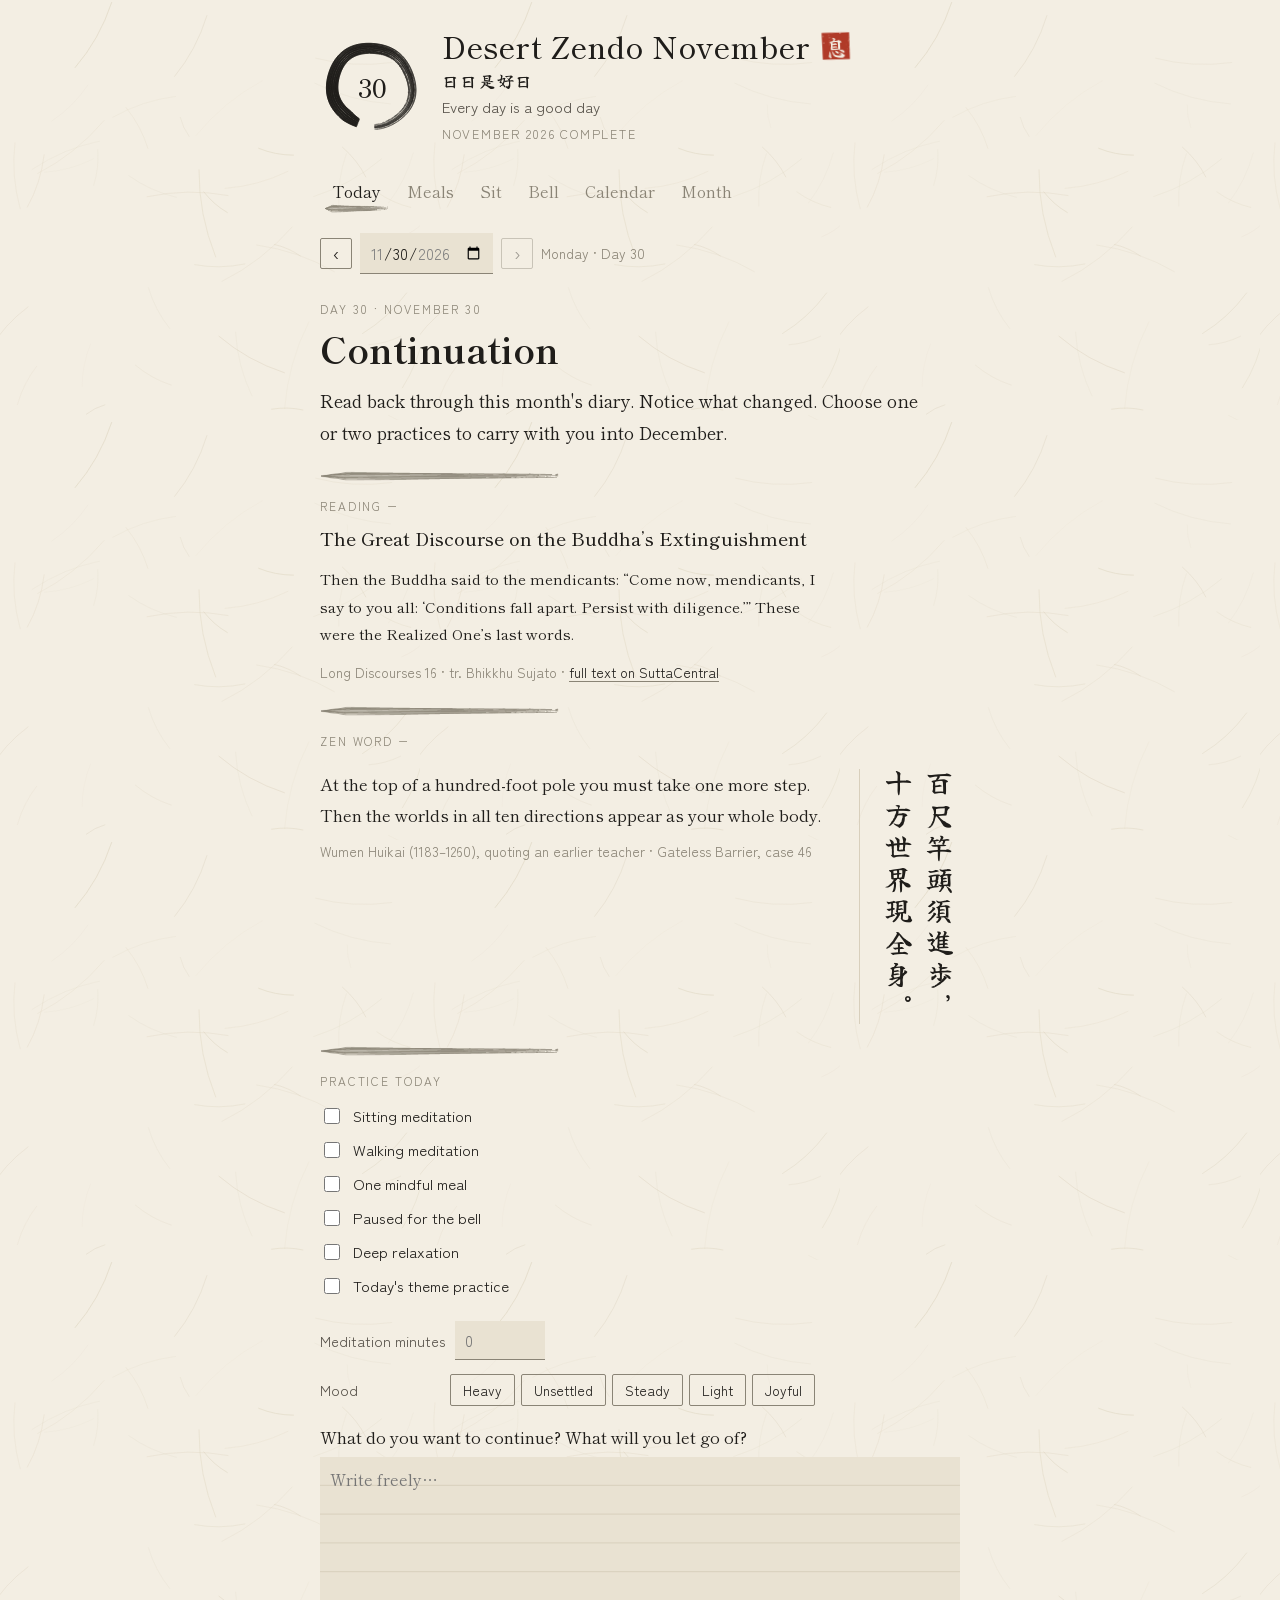
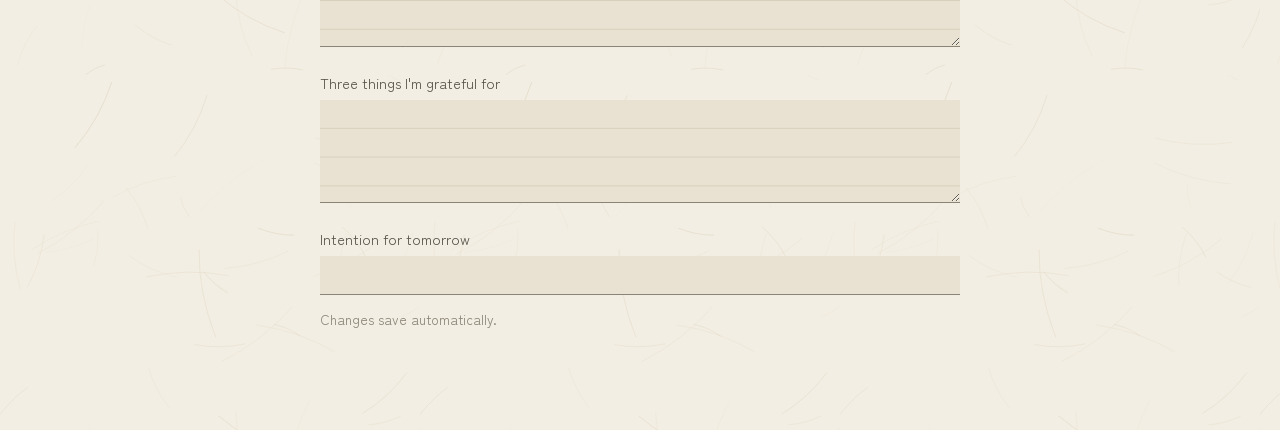
==== desert-zendo-november/index.html @ 7252fa2d "Rename to Desert Zendo November and add zendo-style sitting The app is now Desert Zendo November, wi" ====
<!DOCTYPE html>
<html lang="en">
<head>
<meta charset="UTF-8">
<meta name="viewport" content="width=device-width, initial-scale=1.0">
<title>Desert Zendo November</title>
<link rel="preconnect" href="https://fonts.googleapis.com">
<link rel="preconnect" href="https://fonts.gstatic.com" crossorigin>
<link rel="stylesheet" href="https://fonts.googleapis.com/css2?family=Shippori+Mincho:wght@500;700&family=Yuji+Syuku&family=Zen+Kaku+Gothic+New:wght@400;500&display=swap">
<link rel="stylesheet" href="style.css">
</head>
<body>
<header class="app-header">
  <div class="month-mark">
    <canvas id="monthEnso" data-enso data-size="104" data-seed="1126" data-progress="0" aria-hidden="true"></canvas>
    <span class="month-day" id="monthDay" aria-hidden="true"></span>
  </div>
  <div class="header-text">
    <div class="title-row">
      <h1>Desert Zendo November</h1>
      <canvas class="seal" data-seal="息" data-size="30" role="img" aria-label="Seal: breath"></canvas>
    </div>
    <p class="subtitle"><span class="motto" lang="zh-Hant">日日是好日</span> Every day is a good day</p>
    <p class="day-label" id="dayLabel">Day — of 30</p>
  </div>
</header>

<nav class="tabs" id="tabs">
  <button class="tab-btn active" data-view="today">Today</button>
  <button class="tab-btn" data-view="meals">Meals</button>
  <button class="tab-btn" data-view="sit">Sit</button>
  <button class="tab-btn" data-view="bell">Bell</button>
  <button class="tab-btn" data-view="calendar">Calendar</button>
  <button class="tab-btn" data-view="month">Month</button>
</nav>

<main>
  <div class="date-bar">
    <button id="prevDayBtn" aria-label="Previous day">‹</button>
    <input type="date" id="selDate">
    <button id="nextDayBtn" aria-label="Next day">›</button>
    <span id="selDayNote" class="muted"></span>
  </div>

  <!-- Today: theme, practice checklist, diary -->
  <section id="view-today" class="view active">
    <div class="card theme-card">
      <p class="eyebrow" id="themeEyebrow">Day 1</p>
      <h2 id="themeTitle"></h2>
      <p id="themePractice"></p>
    </div>

    <details class="card reading-card" id="readingCard" open>
      <summary>
        <span class="eyebrow">Reading</span>
        <span class="reading-title" id="readingTitle"></span>
      </summary>
      <div id="readingBody" class="reading-body"></div>
      <p class="muted reading-credit">
        <span id="readingCite"></span> · tr. Bhikkhu Sujato ·
        <a id="readingLink" target="_blank" rel="noopener">full text on SuttaCentral</a>
      </p>
    </details>

    <details class="card zen-card" id="zenCard" open>
      <summary><span class="eyebrow">Zen word</span></summary>
      <div class="zen-body">
        <p class="zen-original" id="zenOriginal"></p>
        <div class="zen-text">
          <p class="zen-reading muted" id="zenReading"></p>
          <p class="zen-english" id="zenEnglish"></p>
          <p class="muted zen-cite" id="zenCite"></p>
        </div>
      </div>
    </details>

    <div class="card">
      <fieldset class="checklist" id="practiceChecklist">
        <legend>Practice today</legend>
      </fieldset>

      <div class="field-row">
        <label for="sitMinutes">Meditation minutes</label>
        <input type="number" id="sitMinutes" min="0" step="5" placeholder="0">
      </div>

      <div class="field-row">
        <span class="field-label">Mood</span>
        <div class="mood-row" id="moodRow"></div>
      </div>

      <label class="block-label" for="diary" id="diaryPrompt">Diary</label>
      <textarea id="diary" rows="6" placeholder="Write freely…"></textarea>

      <label class="block-label" for="gratitude">Three things I'm grateful for</label>
      <textarea id="gratitude" rows="3"></textarea>

      <label class="block-label" for="intention">Intention for tomorrow</label>
      <input type="text" id="intention" class="wide">

      <p id="saveStatus" class="muted">Changes save automatically.</p>
    </div>
  </section>

  <!-- Meals -->
  <section id="view-meals" class="view">
    <div class="card">
      <h2>Add a meal</h2>
      <div class="field-row">
        <label for="mealType">Meal</label>
        <select id="mealType"></select>
      </div>
      <label class="block-label" for="mealWhat">What I ate</label>
      <input type="text" id="mealWhat" class="wide" placeholder="Miso soup, rice, steamed greens">
      <div class="checklist-inline">
        <label><input type="checkbox" id="mealPlant"> Plant-based</label>
        <label><input type="checkbox" id="mealPause"> Paused before eating</label>
        <label><input type="checkbox" id="mealNoScreens"> No screens or reading</label>
        <label><input type="checkbox" id="mealSlow"> Chewed slowly, put the fork down</label>
      </div>
      <div class="field-row">
        <label for="mealHunger">Hunger before</label>
        <input type="range" id="mealHunger" min="1" max="5" value="3">
        <label for="mealFull">Fullness after</label>
        <input type="range" id="mealFull" min="1" max="5" value="3">
      </div>
      <label class="block-label" for="mealNote">Notes</label>
      <input type="text" id="mealNote" class="wide" placeholder="Who made it, where it came from, how it felt">
      <div class="actions">
        <button id="addMealBtn" class="primary">Add meal</button>
        <span id="mealStatus" class="muted"></span>
      </div>
    </div>

    <div class="card">
      <h2>Meals on this day</h2>
      <ul class="meal-list" id="mealList"></ul>
      <p id="mealEmpty" class="muted">No meals logged for this day.</p>
    </div>
  </section>

  <!-- Meditation timer -->
  <section id="view-sit" class="view">
    <div class="card center">
      <div class="breath-wrap">
        <canvas class="breath-circle" id="breathCircle" data-enso data-size="210" data-seed="5" data-weight="0.09" aria-hidden="true"></canvas>
        <div class="breath-text" id="breathText">Ready</div>
      </div>
      <div class="timer" id="timerDisplay">20:00</div>

      <div class="field-row centered">
        <label for="sitStyle">Bells</label>
        <select id="sitStyle">
          <option value="zendo">Zendo: three to begin, one to end</option>
          <option value="simple">Simple: one to begin, two to end</option>
        </select>
      </div>
      <div class="field-row centered">
        <label for="sitLength">Minutes</label>
        <input type="number" id="sitLength" min="1" max="180" value="20">
        <label for="sitInterval">Interval bell</label>
        <select id="sitInterval">
          <option value="0">None</option>
          <option value="5">Every 5 min</option>
          <option value="10">Every 10 min</option>
          <option value="15">Every 15 min</option>
        </select>
      </div>
      <div class="field-row centered">
        <label for="breathPace">Breath guide</label>
        <select id="breathPace">
          <option value="0">Off</option>
          <option value="4">4s in / 4s out</option>
          <option value="5" selected>5s in / 5s out</option>
          <option value="6">6s in / 6s out</option>
        </select>
        <label><input type="checkbox" id="sitWalking"> Walking session</label>
      </div>

      <div class="actions centered">
        <button id="sitStartBtn" class="primary">Begin</button>
        <button id="sitStopBtn" disabled>End early</button>
      </div>
      <p id="sitStatus" class="muted"></p>
    </div>

    <div class="card">
      <h2>Sessions on this day</h2>
      <ul class="session-list" id="sessionList"></ul>
      <p id="sessionEmpty" class="muted">No sessions yet.</p>
    </div>
  </section>

  <!-- Mindfulness bell -->
  <section id="view-bell" class="view">
    <div class="card center">
      <button id="bellNowBtn" class="bell-btn" aria-label="Sound the bell now">
        <canvas data-enso data-size="170" data-seed="23" aria-hidden="true"></canvas>
        <span class="bell-ring" id="bellRing" aria-hidden="true"></span>
        <span class="bell-label">Bell</span>
      </button>
      <p class="invitation" id="bellInvitation">Tap to sound the bell.</p>
    </div>

    <div class="card">
      <h2>Bell through the day</h2>
      <p class="muted">The bell sounds at random-ish moments around your chosen interval while this page is open. Keep the tab open (it can be in the background) and your sound on.</p>
      <div class="field-row">
        <label for="bellEvery">Every about</label>
        <select id="bellEvery">
          <option value="15">15 minutes</option>
          <option value="30">30 minutes</option>
          <option value="45">45 minutes</option>
          <option value="60">60 minutes</option>
        </select>
      </div>
      <div class="field-row">
        <label for="bellFrom">Between</label>
        <input type="time" id="bellFrom" value="08:00">
        <span class="muted">and</span>
        <input type="time" id="bellTo" value="20:00">
      </div>
      <div class="field-row">
        <label for="bellVolume">Volume</label>
        <input type="range" id="bellVolume" min="0" max="1" step="0.05" value="0.6">
      </div>
      <div class="actions">
        <button id="bellToggleBtn" class="primary">Start bell</button>
        <span id="bellStatus" class="muted"></span>
      </div>
    </div>
  </section>

  <!-- Calendar -->
  <section id="view-calendar" class="view">
    <div class="card">
      <h2 id="calTitle">November</h2>
      <div class="cal-grid cal-head">
        <span>Sun</span><span>Mon</span><span>Tue</span><span>Wed</span><span>Thu</span><span>Fri</span><span>Sat</span>
      </div>
      <div class="cal-grid" id="calGrid"></div>
      <p class="muted legend">
        <span class="dot dot-diary"></span> diary
        <span class="dot dot-meal"></span> meals
        <span class="dot dot-sit"></span> meditation
        <span class="moon moon-new"></span> new moon
        <span class="moon moon-full"></span> full moon (approximate)
      </p>
    </div>
    <div class="card" id="calDetail"></div>
  </section>

  <!-- Month summary, export, settings -->
  <section id="view-month" class="view">
    <div class="card">
      <h2>The month so far</h2>
      <div class="stat-grid" id="statGrid"></div>
      <h3>Practices</h3>
      <div id="practiceStats" class="practice-stats"></div>
    </div>

    <div class="card">
      <div class="actions spread">
        <h2 class="no-margin">Diary</h2>
        <button id="exportDiaryBtn">Download diary (.md)</button>
      </div>
      <pre id="diaryPreview" class="journal-preview"></pre>
    </div>

    <div class="card">
      <h2>Settings</h2>
      <div class="field-row">
        <label for="yearInput">November of</label>
        <input type="number" id="yearInput" min="2000" max="2100" step="1">
        <button id="saveYearBtn">Save</button>
      </div>
      <h3>Backup</h3>
      <p class="muted" id="syncStatus">Saved in this browser only. Export a backup now and then.</p>
      <div class="actions">
        <button id="exportDataBtn">Export data (.json)</button>
        <label class="file-btn">
          Import data (.json)
          <input type="file" id="importDataInput" accept="application/json" hidden>
        </label>
      </div>
      <p id="backupStatus" class="muted"></p>
      <h3>Danger zone</h3>
      <button id="clearDataBtn" class="danger">Clear all data</button>
    </div>

    <p class="muted disclaimer">
      An independent, personal practice tool, inspired by the everyday teachings of
      Thich Nhat Hanh and by the Chan, Zen, Pure Land and Tibetan traditions.
      Not affiliated with or endorsed by Plum Village or any other
      organization. Practice text is original to this app. Daily
      readings are Bhikkhu Sujato's translations from SuttaCentral (public
      domain, CC0). Zen sayings are public-domain classics in English
      renderings written for this app.
    </p>
  </section>
</main>

<script src="ink.js"></script>
<script src="data.js"></script>
<script src="readings.js"></script>
<script src="zen.js"></script>
<script src="app.js"></script>
</body>
</html>
---- desert-zendo-november/style.css ----
/* Layout: one narrow column on handmade paper; ink only where it means
   something, a single vermilion seal, and generous empty space. */
:root {
  --paper: #f3eee3;        /* washi */
  --paper-deep: #e9e2d2;   /* wells: inputs, today's marks */
  --ink: #1f1d1a;          /* sumi */
  --ink-soft: #57524a;     /* grey wash */
  --ink-faint: #8a8476;    /* captions */
  --rule: #d8cfbc;
  --fiber: #cfc3a8;
  --seal: #b03a28;         /* vermilion, used sparingly */
  --moss: #5f6d50;         /* done / meditation */
  --lotus: #a9606a;        /* diary */
  --font-display: "Shippori Mincho", "Hiragino Mincho ProN", "Yu Mincho", Georgia, serif;
  --font-body: "Zen Kaku Gothic New", "Hiragino Sans", "Segoe UI", system-ui, sans-serif;
  --font-brush: "Yuji Syuku", "Shippori Mincho", "Hiragino Mincho ProN", serif;
}

@media (prefers-color-scheme: dark) {
  :root:not([data-theme="light"]) {
    --paper: #171612;      /* ink stone */
    --paper-deep: #22201b;
    --ink: #ece5d5;
    --ink-soft: #bdb4a2;
    --ink-faint: #8d8576;
    --rule: #37332b;
    --fiber: #2a2721;
    --seal: #d2593f;
    --moss: #9fb08b;
    --lotus: #d0909a;
    color-scheme: dark;
  }
}

:root[data-theme="dark"] {
  --paper: #171612;
  --paper-deep: #22201b;
  --ink: #ece5d5;
  --ink-soft: #bdb4a2;
  --ink-faint: #8d8576;
  --rule: #37332b;
  --fiber: #2a2721;
  --seal: #d2593f;
  --moss: #9fb08b;
  --lotus: #d0909a;
  color-scheme: dark;
}

* { box-sizing: border-box; }

body {
  margin: 0;
  background-color: var(--paper);
  background-image: var(--paper-texture, none);
  color: var(--ink);
  font-family: var(--font-body);
  font-size: 15px;
  line-height: 1.6;
  padding-block: 0 64px;
  padding-left: max(16px, env(safe-area-inset-left, 0px));
  padding-right: max(16px, env(safe-area-inset-right, 0px));
}

a { color: var(--ink); text-decoration-color: var(--ink-faint); text-underline-offset: 3px; }
a:hover { text-decoration-color: var(--seal); }

:focus-visible { outline: 2px solid var(--seal); outline-offset: 2px; }

h1, h2, h3 { font-family: var(--font-display); font-weight: 500; text-wrap: balance; }

/* ---------- Header ---------- */
.app-header {
  max-width: 640px;
  margin: 0 auto;
  padding-top: 28px;
  display: flex;
  align-items: center;
  gap: 18px;
}

.month-mark {
  position: relative;
  flex: none;
  width: 104px;
  height: 104px;
}

.month-mark canvas { display: block; }

.month-day {
  position: absolute;
  inset: 0;
  display: flex;
  align-items: center;
  justify-content: center;
  font-family: var(--font-display);
  font-size: 1.7rem;
  font-weight: 500;
  font-variant-numeric: tabular-nums;
}

.header-text { min-width: 0; }

.title-row { display: flex; align-items: center; gap: 10px; }

.app-header h1 {
  margin: 0;
  font-size: clamp(1.45rem, 5vw, 1.9rem);
  letter-spacing: 0.02em;
  line-height: 1.2;
}

.seal { flex: none; transform: rotate(-3deg); }

.subtitle { margin: 4px 0 0; color: var(--ink-soft); }
.motto {
  font-family: var(--font-brush);
  font-size: 1.05rem;
  letter-spacing: 0.08em;
  color: var(--ink);
  display: block;
}

.day-label {
  margin: 6px 0 0;
  font-size: 0.78rem;
  letter-spacing: 0.14em;
  text-transform: uppercase;
  color: var(--ink-faint);
}

/* ---------- Tabs ---------- */
.tabs {
  max-width: 640px;
  margin: 26px auto 0;
  display: flex;
  gap: 2px;
  overflow-x: auto;
  scrollbar-width: none;
}

.tab-btn {
  background: none;
  border: none;
  border-radius: 0;
  padding: 8px 12px 12px;
  font-family: var(--font-display);
  font-size: 1rem;
  color: var(--ink-faint);
  cursor: pointer;
  white-space: nowrap;
}

.tab-btn:hover { color: var(--ink); }

.tab-btn.active {
  color: var(--ink);
  background: var(--brush-rule) no-repeat center bottom 2px / 86% 9px;
}

main { max-width: 640px; margin: 0 auto; }

.date-bar {
  display: flex;
  align-items: center;
  gap: 8px;
  flex-wrap: wrap;
  padding-top: 18px;
}

.date-bar button { padding: 4px 12px; font-size: 1.1rem; line-height: 1.2; }

.view { display: none; padding-top: 8px; }
.view.active { display: block; }

/* ---------- Sections ---------- */
/* Sections sit directly on the paper, divided by a brushed rule. */
.card {
  padding: 26px 0 22px;
  background: var(--brush-rule) no-repeat left top / min(240px, 64%) 10px;
}

.card h2 { margin: 0 0 12px; font-size: 1.25rem; }
.card h3 {
  margin: 22px 0 8px;
  font-family: var(--font-body);
  font-size: 0.76rem;
  font-weight: 500;
  letter-spacing: 0.14em;
  text-transform: uppercase;
  color: var(--ink-faint);
}
.card.center { text-align: center; background-position: center top; }

.eyebrow {
  margin: 0 0 6px;
  font-size: 0.74rem;
  letter-spacing: 0.16em;
  text-transform: uppercase;
  color: var(--ink-faint);
}

/* The day's theme is the hero of the Today view. */
.theme-card { background: none; padding-top: 18px; }
.theme-card h2 {
  font-size: clamp(1.7rem, 6.4vw, 2.3rem);
  font-weight: 700;
  line-height: 1.25;
  margin-bottom: 14px;
}
#themePractice {
  font-family: var(--font-display);
  font-size: 1.1rem;
  line-height: 1.8;
  max-width: 34em;
  margin: 0;
}

details.card > summary {
  cursor: pointer;
  list-style: none;
  display: flex;
  flex-direction: column;
  gap: 2px;
}
details.card > summary::-webkit-details-marker { display: none; }
details.card > summary .eyebrow::after { content: "  +"; }
details.card[open] > summary .eyebrow::after { content: "  −"; }

.reading-title { font-family: var(--font-display); font-size: 1.15rem; font-weight: 500; }
.reading-body { max-width: 34em; }
.reading-body p {
  font-family: var(--font-display);
  line-height: 1.85;
  margin: 12px 0;
}
.reading-body p.verse { white-space: pre-line; padding-left: 1.2em; }
.reading-credit { margin: 14px 0 0; }

/* Zen word: short sayings hang vertically beside their English. */
.zen-body { display: flex; flex-direction: column; gap: 6px; margin-top: 12px; }
.zen-body:has(.vertical) { flex-direction: row-reverse; gap: 22px; align-items: flex-start; }
.zen-text { flex: 1; min-width: 0; }
.zen-original {
  font-family: var(--font-brush);
  font-size: 1.45rem;
  line-height: 1.75;
  letter-spacing: 0.06em;
  margin: 0;
}
.zen-original.vertical {
  writing-mode: vertical-rl;
  font-size: 1.7rem;
  letter-spacing: 0.18em;
  padding-left: 18px;
  border-left: 1px solid var(--rule);
  white-space: pre;
  line-height: 1.5;
}
.zen-reading { font-style: italic; margin: 0 0 10px; }
.zen-english {
  font-family: var(--font-display);
  white-space: pre-line;
  line-height: 1.85;
  font-size: 1.05rem;
  margin: 0 0 10px;
}
.zen-cite { margin: 0; }

/* ---------- Forms ---------- */
.field-row {
  display: flex;
  align-items: center;
  gap: 10px;
  flex-wrap: wrap;
  margin-bottom: 14px;
}
.field-row.centered, .actions.centered { justify-content: center; }
.field-row label, .field-label { min-width: 120px; font-size: 0.9rem; color: var(--ink-soft); }
.field-row.centered label { min-width: 0; }

.block-label {
  display: block;
  margin: 18px 0 6px;
  font-size: 0.9rem;
  color: var(--ink-soft);
}

#diaryPrompt {
  font-family: var(--font-display);
  font-size: 1.05rem;
  color: var(--ink);
}

input[type="date"], input[type="number"], input[type="time"], input[type="text"], select, textarea {
  background: var(--paper-deep);
  border: none;
  border-bottom: 1px solid var(--ink-faint);
  border-radius: 0;
  color: var(--ink);
  padding: 8px 10px;
  font-size: 0.95rem;
  font-family: inherit;
}

input:focus, select:focus, textarea:focus { outline: none; border-bottom-color: var(--ink); }
input:focus-visible, select:focus-visible, textarea:focus-visible { outline: 1px solid var(--ink-faint); outline-offset: 0; }

input[type="number"] { width: 90px; }
input.wide, textarea { width: 100%; }
textarea {
  resize: vertical;
  line-height: 1.8;
  font-family: var(--font-display);
  font-size: 1rem;
  /* faint ruled lines, like a practice notebook */
  background-image: linear-gradient(to bottom, transparent calc(1.8em - 1px), var(--rule) calc(1.8em - 1px));
  background-size: 100% 1.8em;
  background-attachment: local;
}
input[type="range"] { accent-color: var(--ink); }
input[type="checkbox"] { accent-color: var(--ink); width: 16px; height: 16px; }

fieldset.checklist { border: none; padding: 0; margin: 0 0 18px; }
fieldset.checklist legend {
  padding: 0;
  margin-bottom: 8px;
  font-size: 0.74rem;
  letter-spacing: 0.16em;
  text-transform: uppercase;
  color: var(--ink-faint);
}

.checklist-item { display: flex; align-items: center; gap: 10px; padding: 5px 0; }

.checklist-inline {
  display: flex;
  flex-wrap: wrap;
  gap: 8px 20px;
  margin: 14px 0;
  font-size: 0.9rem;
}
.checklist-inline label { display: flex; align-items: center; gap: 8px; }

.mood-row { display: flex; flex-wrap: wrap; gap: 6px; }
.mood-btn { padding: 5px 12px; font-size: 0.85rem; }
.mood-btn.active { background: var(--ink); border-color: var(--ink); color: var(--paper); }

.actions {
  display: flex;
  align-items: center;
  flex-wrap: wrap;
  gap: 12px;
  margin-top: 14px;
}
.actions.spread { justify-content: space-between; }
.no-margin { margin: 0; }

button, .file-btn {
  border: 1px solid var(--ink-faint);
  background: transparent;
  color: var(--ink);
  padding: 8px 18px;
  border-radius: 2px;
  font-family: var(--font-body);
  font-size: 0.9rem;
  cursor: pointer;
}
button:hover, .file-btn:hover { border-color: var(--ink); }
button:disabled { opacity: 0.4; cursor: default; }
button.primary { background: var(--ink); border-color: var(--ink); color: var(--paper); }
button.danger { border-color: var(--seal); color: var(--seal); }

.link-btn {
  border: none;
  padding: 2px 0;
  color: var(--ink-faint);
  font-size: 0.8rem;
  text-decoration: underline;
  align-self: flex-start;
}

.muted { color: var(--ink-faint); font-size: 0.85rem; }

/* ---------- Meals & sessions ---------- */
.meal-list, .session-list { list-style: none; margin: 0; padding: 0; }
.meal-list li, .session-list li {
  border-bottom: 1px solid var(--rule);
  padding: 12px 0;
  display: flex;
  flex-direction: column;
  gap: 4px;
}
.meal-head { display: flex; gap: 10px; align-items: baseline; flex-wrap: wrap; }
.meal-head strong { font-family: var(--font-display); font-weight: 500; }
.tags { display: flex; flex-wrap: wrap; gap: 6px; }
.tag {
  border: 1px solid var(--rule);
  border-radius: 2px;
  padding: 0 7px;
  font-size: 0.75rem;
  color: var(--ink-soft);
}

/* ---------- Sit ---------- */
.breath-wrap {
  position: relative;
  width: 210px;
  height: 210px;
  margin: 6px auto 8px;
  display: flex;
  align-items: center;
  justify-content: center;
}
.breath-circle {
  position: absolute;
  inset: 0;
  transform: scale(0.62) rotate(-8deg);
  transition: transform 5s ease-in-out;
}
.breath-circle.expanded { transform: scale(1) rotate(0deg); }
.breath-text {
  position: relative;
  font-family: var(--font-display);
  font-size: 1.05rem;
  color: var(--ink-soft);
}
.timer {
  font-family: var(--font-display);
  font-size: 2.8rem;
  font-variant-numeric: tabular-nums;
  margin-bottom: 18px;
}

/* ---------- Bell ---------- */
.bell-btn {
  position: relative;
  width: 190px;
  height: 190px;
  margin: 4px auto 6px;
  padding: 0;
  border: none;
  border-radius: 50%;
  display: flex;
  align-items: center;
  justify-content: center;
}
.bell-btn:hover { border: none; }
.bell-btn canvas { position: absolute; transition: transform 0.2s ease; }
.bell-btn:active canvas { transform: scale(0.97); }
.bell-label { font-family: var(--font-display); font-size: 1.1rem; color: var(--ink-soft); }
.bell-ring {
  position: absolute;
  inset: 22%;
  border-radius: 50%;
  border: 2px solid var(--ink);
  opacity: 0;
  pointer-events: none;
}
.bell-ring.ringing { animation: ink-ring 2.6s ease-out; }
@keyframes ink-ring {
  0% { transform: scale(1); opacity: 0.45; }
  100% { transform: scale(2.1); opacity: 0; border-width: 0.5px; }
}
.invitation {
  font-family: var(--font-display);
  font-size: 1.15rem;
  min-height: 1.8em;
  max-width: 26em;
  margin: 8px auto 0;
}

/* ---------- Calendar ---------- */
.cal-grid { display: grid; grid-template-columns: repeat(7, 1fr); gap: 2px; }
.cal-head span {
  text-align: center;
  font-size: 0.7rem;
  letter-spacing: 0.1em;
  text-transform: uppercase;
  color: var(--ink-faint);
  padding-bottom: 6px;
}
.cal-cell {
  min-height: 62px;
  padding: 6px 2px;
  background: none;
  border: none;
  border-radius: 0;
  display: flex;
  flex-direction: column;
  align-items: center;
  gap: 3px;
  font-size: 0.85rem;
}
.cal-num {
  display: inline-flex;
  align-items: center;
  justify-content: center;
  width: 2.2em;
  height: 2.2em;
  border-radius: 50%;
  font-family: var(--font-display);
  font-size: 1.05rem;
  font-variant-numeric: tabular-nums;
  position: relative;
}
.cal-cell.today .cal-num { color: var(--seal); font-weight: 700; }
.cal-cell.selected .cal-num { box-shadow: 0 0 0 1.5px var(--ink); }
.cal-tag { font-size: 0.6rem; color: var(--ink-faint); }
.cal-dots { display: flex; gap: 3px; margin-top: auto; }

.moon {
  display: inline-block;
  width: 7px;
  height: 7px;
  border-radius: 50%;
  border: 1px solid var(--ink-soft);
  vertical-align: middle;
}
.cal-num .moon { position: absolute; top: 0; right: -2px; }
.moon-new { background: var(--ink-soft); }

.dot { display: inline-block; width: 6px; height: 6px; border-radius: 50%; vertical-align: middle; }
.dot-diary { background: var(--lotus); }
.dot-meal { background: var(--ink-faint); }
.dot-sit { background: var(--moss); }

.legend { margin-top: 14px; line-height: 2; }
.legend .dot, .legend .moon { margin-left: 10px; }
.diary-snip { white-space: pre-wrap; line-height: 1.7; font-family: var(--font-display); }

/* ---------- Month ---------- */
.stat-grid {
  display: grid;
  grid-template-columns: repeat(auto-fit, minmax(118px, 1fr));
  border-top: 1px solid var(--rule);
  margin-bottom: 8px;
}
.stat-box { padding: 14px 4px 12px; border-bottom: 1px solid var(--rule); }
.stat-box .num {
  font-family: var(--font-display);
  font-size: 1.6rem;
  font-variant-numeric: tabular-nums;
  line-height: 1.2;
}
.stat-box .label { font-size: 0.76rem; color: var(--ink-faint); }

.practice-stats { display: flex; flex-direction: column; gap: 10px; }
.practice-row { display: flex; align-items: center; gap: 12px; }
.practice-row .name { width: 170px; font-size: 0.88rem; }
.practice-bar-track { flex: 1; height: 3px; background: var(--rule); }
.practice-bar-fill { height: 100%; background: var(--ink); }
.practice-row .pct {
  width: 48px;
  text-align: right;
  font-size: 0.85rem;
  color: var(--ink-faint);
  font-variant-numeric: tabular-nums;
}

.journal-preview {
  white-space: pre-wrap;
  font-family: var(--font-display);
  font-size: 0.9rem;
  line-height: 1.7;
  max-height: 320px;
  overflow-y: auto;
  background: var(--paper-deep);
  padding: 14px 16px;
  margin: 0;
}

.disclaimer {
  text-align: center;
  line-height: 1.7;
  padding: 28px 12px 0;
  max-width: 36em;
  margin: 0 auto;
}

@media (max-width: 480px) {
  .app-header { gap: 12px; }
  .month-mark { transform: scale(0.85); transform-origin: left center; margin-right: -12px; }
  .field-row label, .field-label { min-width: 100%; }
  .practice-row .name { width: 110px; }
  .cal-cell { min-height: 52px; }
  .cal-tag { display: none; }
}

@media (prefers-reduced-motion: reduce) {
  .breath-circle, .bell-btn canvas { transition: none; }
  .bell-ring.ringing { animation: none; }
}
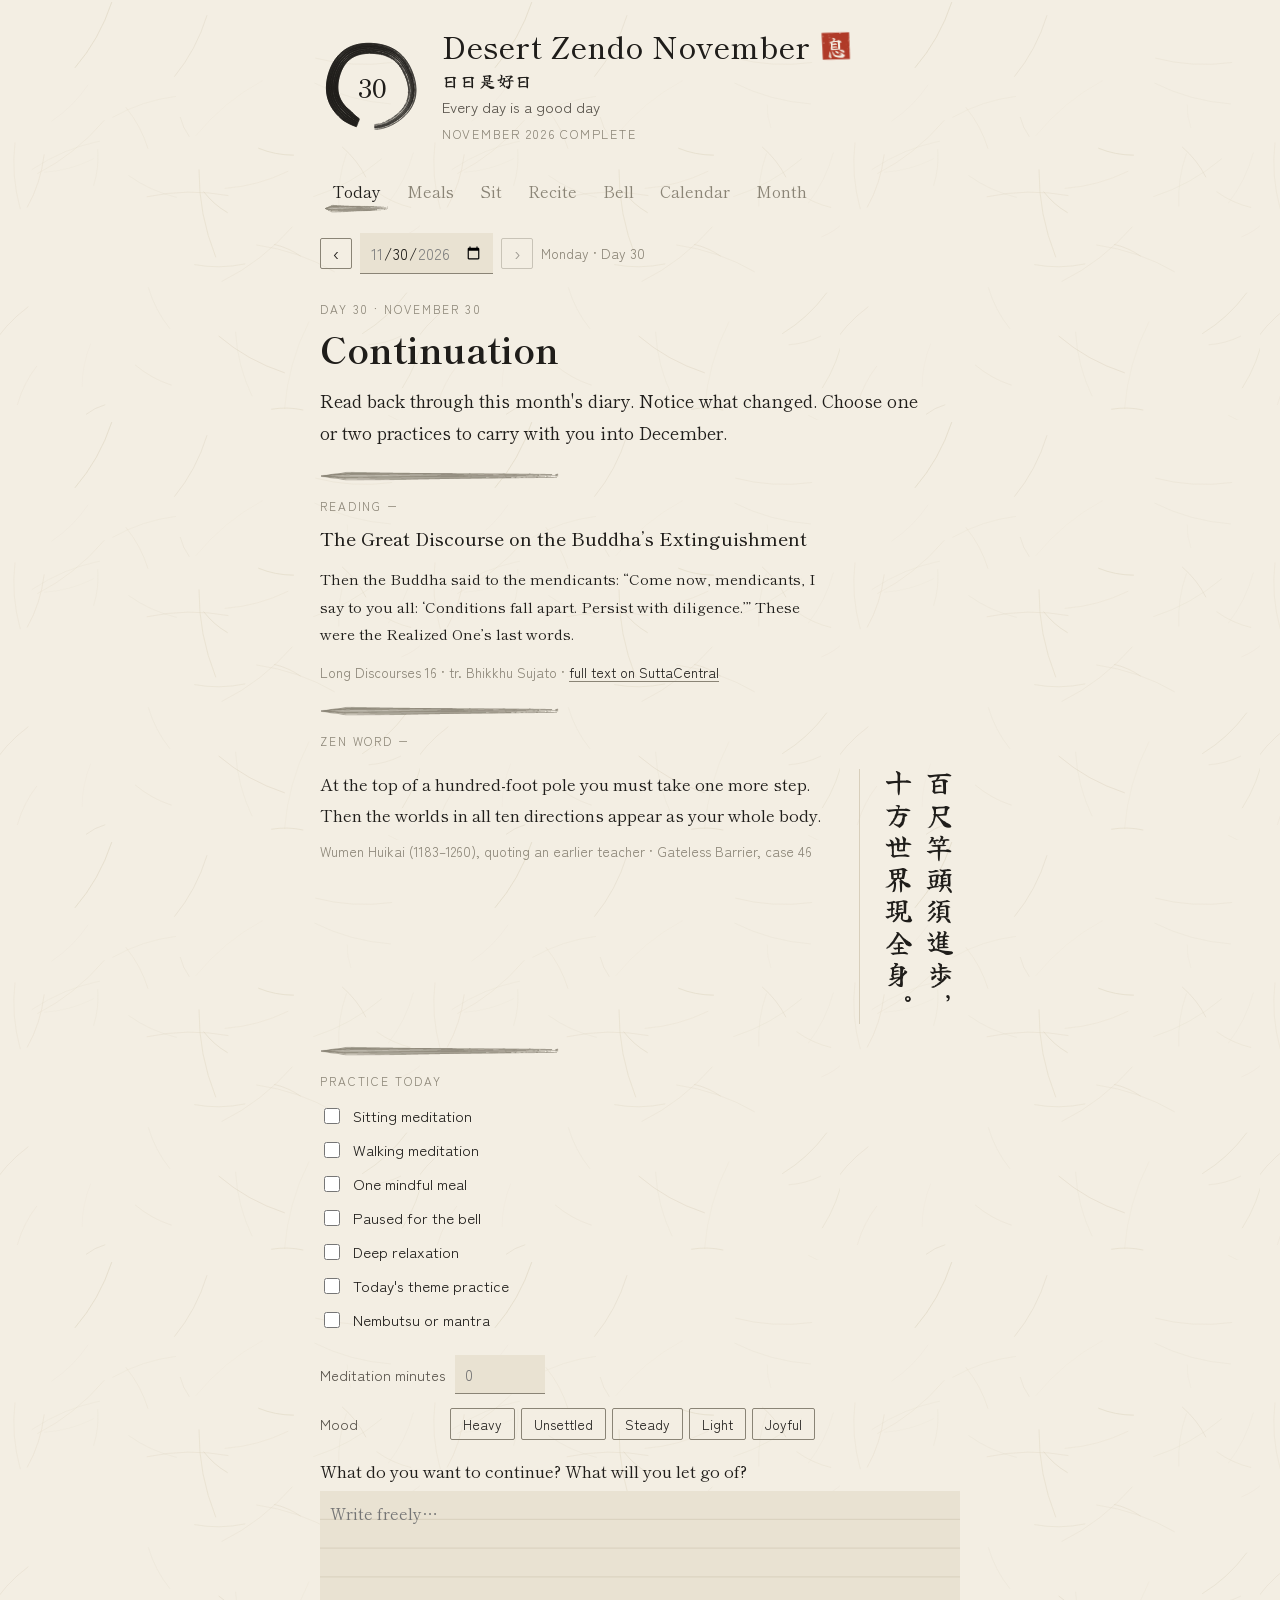
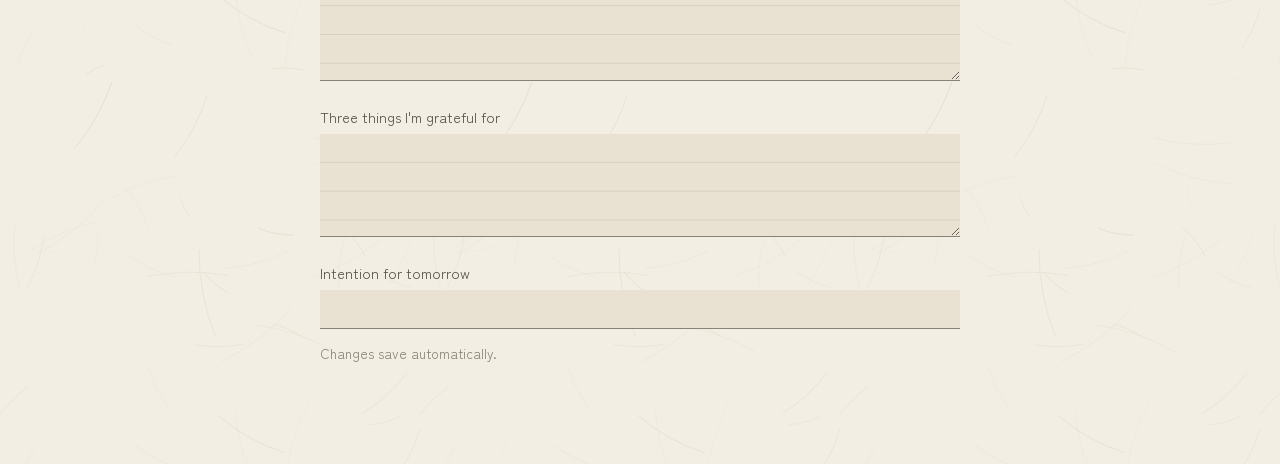
==== commit 8a0517f8: "Add kinhin periods, a nembutsu and mantra counter, and Hōonkō Sit can now run several zazen periods " ====
--- a/desert-zendo-november/index.html
+++ b/desert-zendo-november/index.html
@@ -6,7 +6,7 @@
 <title>Desert Zendo November</title>
 <link rel="preconnect" href="https://fonts.googleapis.com">
 <link rel="preconnect" href="https://fonts.gstatic.com" crossorigin>
-<link rel="stylesheet" href="https://fonts.googleapis.com/css2?family=Shippori+Mincho:wght@500;700&family=Yuji+Syuku&family=Zen+Kaku+Gothic+New:wght@400;500&display=swap">
+<link rel="stylesheet" href="https://fonts.googleapis.com/css2?family=Shippori+Mincho:wght@500;700&family=Yuji+Syuku&family=Zen+Kaku+Gothic+New:wght@400;500&family=Noto+Serif+Tibetan&display=swap">
 <link rel="stylesheet" href="style.css">
 </head>
 <body>
@@ -29,6 +29,7 @@
   <button class="tab-btn active" data-view="today">Today</button>
   <button class="tab-btn" data-view="meals">Meals</button>
   <button class="tab-btn" data-view="sit">Sit</button>
+  <button class="tab-btn" data-view="recite">Recite</button>
   <button class="tab-btn" data-view="bell">Bell</button>
   <button class="tab-btn" data-view="calendar">Calendar</button>
   <button class="tab-btn" data-view="month">Month</button>
@@ -48,6 +49,7 @@
       <p class="eyebrow" id="themeEyebrow">Day 1</p>
       <h2 id="themeTitle"></h2>
       <p id="themePractice"></p>
+      <p class="observance-note" id="observanceNote" hidden></p>
     </div>
 
     <details class="card reading-card" id="readingCard" open>
@@ -147,6 +149,7 @@
         <div class="breath-text" id="breathText">Ready</div>
       </div>
       <div class="timer" id="timerDisplay">20:00</div>
+      <p class="segment-label" id="segmentLabel"></p>
 
       <div class="field-row centered">
         <label for="sitStyle">Bells</label>
@@ -156,8 +159,26 @@
         </select>
       </div>
       <div class="field-row centered">
-        <label for="sitLength">Minutes</label>
+        <label for="sitLength">Minutes per period</label>
         <input type="number" id="sitLength" min="1" max="180" value="20">
+      </div>
+      <div class="field-row centered">
+        <label for="sitRounds">Periods</label>
+        <select id="sitRounds">
+          <option value="1">1</option>
+          <option value="2">2</option>
+          <option value="3">3</option>
+          <option value="4">4</option>
+        </select>
+        <label for="kinhinLength">Kinhin between</label>
+        <select id="kinhinLength">
+          <option value="5">5 min</option>
+          <option value="7">7 min</option>
+          <option value="10">10 min</option>
+          <option value="15">15 min</option>
+        </select>
+      </div>
+      <div class="field-row centered">
         <label for="sitInterval">Interval bell</label>
         <select id="sitInterval">
           <option value="0">None</option>
@@ -188,6 +209,37 @@
       <h2>Sessions on this day</h2>
       <ul class="session-list" id="sessionList"></ul>
       <p id="sessionEmpty" class="muted">No sessions yet.</p>
+    </div>
+  </section>
+
+  <!-- Nembutsu / mantra counter -->
+  <section id="view-recite" class="view">
+    <div class="card center">
+      <div class="field-row centered">
+        <label for="reciteText">Recitation</label>
+        <select id="reciteText"></select>
+      </div>
+      <p class="recite-original" id="reciteOriginal"></p>
+      <p class="recite-reading" id="reciteReading"></p>
+      <button id="reciteBtn" class="recite-btn" aria-label="Count one recitation">
+        <canvas id="reciteEnso" data-enso data-size="200" data-seed="108" data-progress="0" aria-hidden="true"></canvas>
+        <span class="recite-count" id="reciteCount">0</span>
+      </button>
+      <p class="muted" id="reciteRound"></p>
+      <div class="checklist-inline centered-row">
+        <label><input type="checkbox" id="reciteSound"> Wooden fish sound</label>
+        <label><input type="checkbox" id="reciteHide"> Hide the count</label>
+      </div>
+      <div class="actions centered">
+        <button id="reciteUndoBtn">Undo last</button>
+      </div>
+      <p class="muted recite-note" id="reciteNote"></p>
+    </div>
+
+    <div class="card">
+      <h2>Recited on this day</h2>
+      <ul class="session-list" id="reciteList"></ul>
+      <p id="reciteEmpty" class="muted">Nothing recited yet.</p>
     </div>
   </section>
 
@@ -243,6 +295,7 @@
         <span class="dot dot-diary"></span> diary
         <span class="dot dot-meal"></span> meals
         <span class="dot dot-sit"></span> meditation
+        <span class="obs-mark"></span> observance
         <span class="moon moon-new"></span> new moon
         <span class="moon moon-full"></span> full moon (approximate)
       </p>
--- a/desert-zendo-november/style.css
+++ b/desert-zendo-november/style.css
@@ -216,6 +216,16 @@
   margin: 0;
 }
 
+.observance-note {
+  margin: 18px 0 0;
+  padding-left: 14px;
+  border-left: 2px solid var(--seal);
+  max-width: 34em;
+  font-size: 0.92rem;
+  line-height: 1.7;
+  color: var(--ink-soft);
+}
+
 details.card > summary {
   cursor: pointer;
   list-style: none;
@@ -429,8 +439,57 @@
   font-family: var(--font-display);
   font-size: 2.8rem;
   font-variant-numeric: tabular-nums;
-  margin-bottom: 18px;
-}
+  line-height: 1.2;
+}
+.segment-label {
+  margin: 4px 0 20px;
+  min-height: 1.6em;
+  font-family: var(--font-display);
+  color: var(--ink-soft);
+}
+
+/* ---------- Recite ---------- */
+.recite-original {
+  font-family: var(--font-brush);
+  font-size: 2rem;
+  letter-spacing: 0.12em;
+  margin: 10px 0 0;
+}
+.recite-original:lang(bo) { font-family: "Noto Serif Tibetan", "Kailasa", serif; letter-spacing: 0; }
+.recite-reading { font-family: var(--font-display); color: var(--ink-soft); margin: 2px 0 6px; }
+.recite-btn {
+  position: relative;
+  width: 210px;
+  height: 210px;
+  margin: 6px auto 4px;
+  padding: 0;
+  border: none;
+  border-radius: 50%;
+  display: flex;
+  align-items: center;
+  justify-content: center;
+  touch-action: manipulation;
+  -webkit-tap-highlight-color: transparent;
+}
+.recite-btn:hover { border: none; }
+.recite-btn canvas { position: absolute; }
+/* A faint guide circle: the round of 108 the ensō fills as you recite. */
+.recite-btn::before {
+  content: "";
+  position: absolute;
+  inset: 29px;
+  border-radius: 50%;
+  border: 1px dashed var(--rule);
+}
+.recite-btn:active .recite-count { transform: scale(0.94); }
+.recite-count {
+  font-family: var(--font-display);
+  font-size: 2.6rem;
+  font-variant-numeric: tabular-nums;
+  transition: transform 0.08s ease;
+}
+.centered-row { justify-content: center; }
+.recite-note { max-width: 30em; margin: 14px auto 0; line-height: 1.6; }
 
 /* ---------- Bell ---------- */
 .bell-btn {
@@ -506,7 +565,14 @@
 }
 .cal-cell.today .cal-num { color: var(--seal); font-weight: 700; }
 .cal-cell.selected .cal-num { box-shadow: 0 0 0 1.5px var(--ink); }
-.cal-tag { font-size: 0.6rem; color: var(--ink-faint); }
+.cal-tag { font-size: 0.6rem; line-height: 1.2; color: var(--ink-faint); }
+.obs-mark {
+  display: inline-block;
+  width: 14px;
+  height: 2px;
+  background: var(--seal);
+  vertical-align: middle;
+}
 .cal-dots { display: flex; gap: 3px; margin-top: auto; }
 
 .moon {
@@ -526,7 +592,7 @@
 .dot-sit { background: var(--moss); }
 
 .legend { margin-top: 14px; line-height: 2; }
-.legend .dot, .legend .moon { margin-left: 10px; }
+.legend .dot, .legend .moon, .legend .obs-mark { margin-left: 10px; }
 .diary-snip { white-space: pre-wrap; line-height: 1.7; font-family: var(--font-display); }
 
 /* ---------- Month ---------- */
@@ -590,4 +656,5 @@
 @media (prefers-reduced-motion: reduce) {
   .breath-circle, .bell-btn canvas { transition: none; }
   .bell-ring.ringing { animation: none; }
-}
+  .recite-count { transition: none; }
+}
